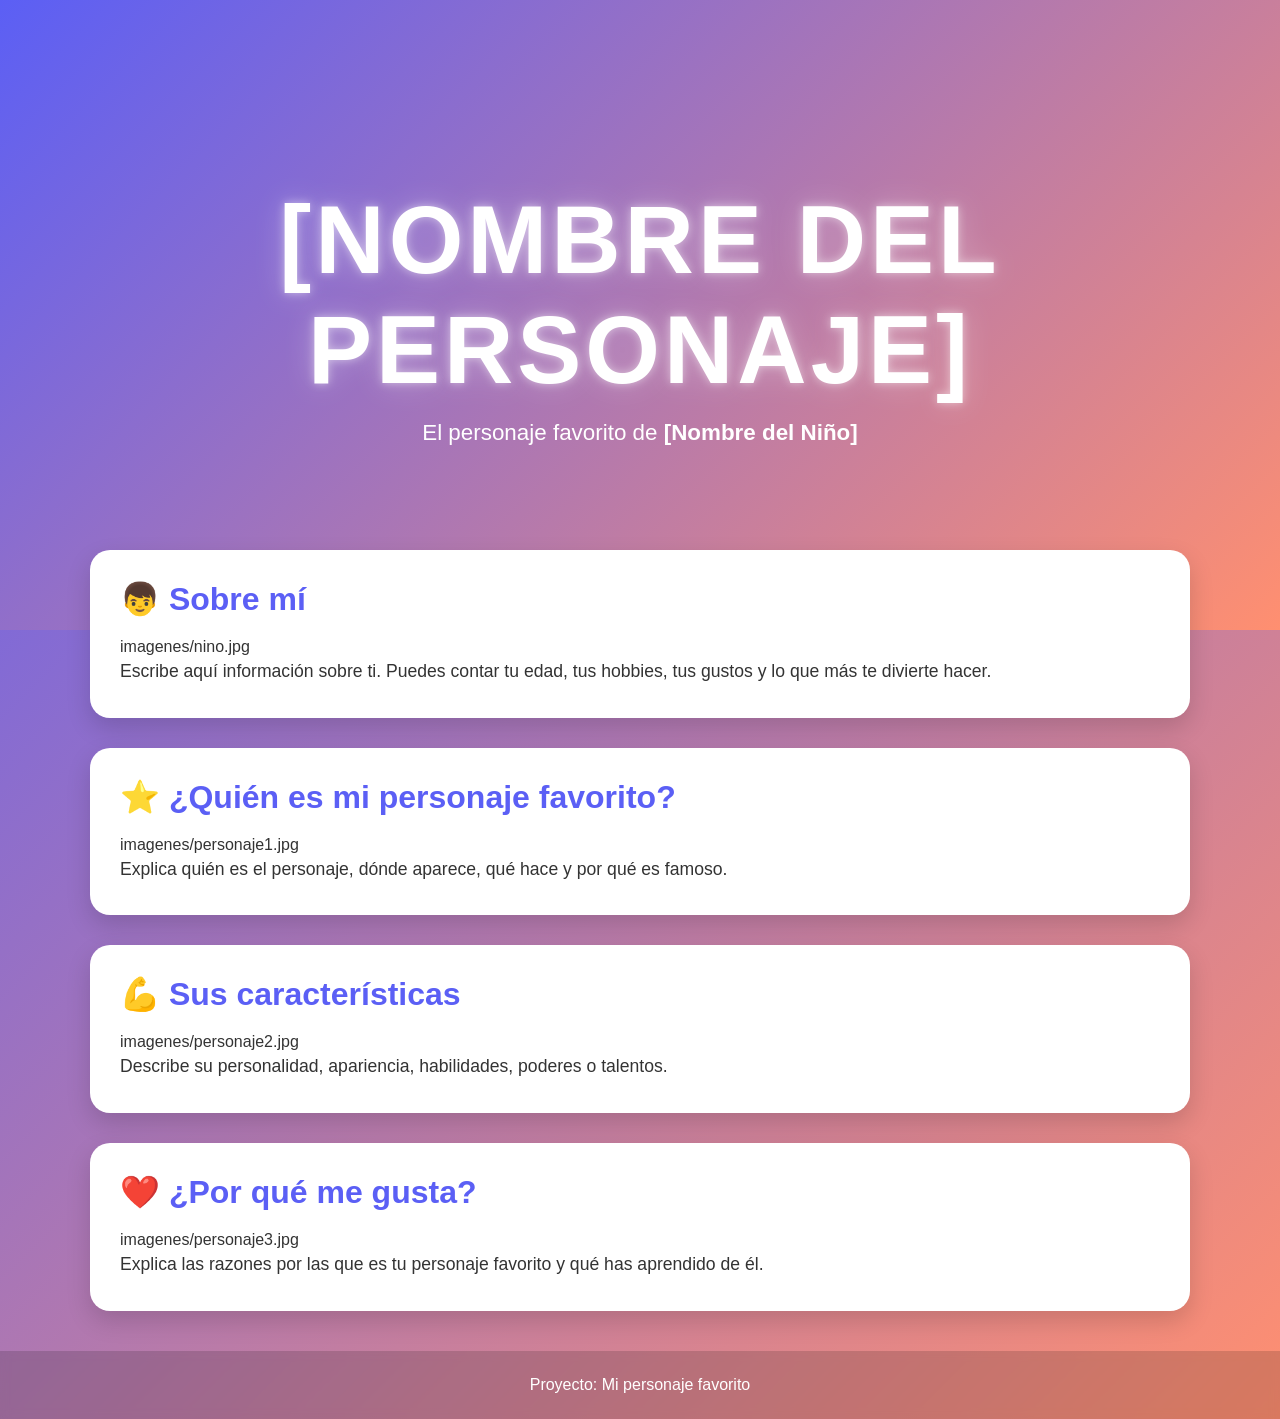
==== docs/personajeFavorito/index.html @ af043ee6 "Automated update" ====
<!DOCTYPE html>
<html lang="es">

<head>
    <meta charset="UTF-8">
    <meta name="viewport" content="width=device-width, initial-scale=1.0">
    <title>[Nombre del Personaje]</title>
    <link rel="stylesheet" href="style.css">
</head>

<body>

    <header class="hero">
        <div class="hero-content">
            <h1>[NOMBRE DEL PERSONAJE]</h1>
            <p>El personaje favorito de <strong>[Nombre del Niño]</strong></p>
        </div>
    </header>

    <main>

        <section class="card">
            <h2>👦 Sobre mí</h2>
            imagenes/nino.jpg

            <p>
                Escribe aquí información sobre ti.
                Puedes contar tu edad, tus hobbies,
                tus gustos y lo que más te divierte hacer.
            </p>
        </section>

        <section class="card">
            <h2>⭐ ¿Quién es mi personaje favorito?</h2>
            imagenes/personaje1.jpg

            <p>
                Explica quién es el personaje, dónde aparece,
                qué hace y por qué es famoso.
            </p>
        </section>

        <section class="card">
            <h2>💪 Sus características</h2>
            imagenes/personaje2.jpg

            <p>
                Describe su personalidad, apariencia,
                habilidades, poderes o talentos.
            </p>
        </section>

        <section class="card">
            <h2>❤️ ¿Por qué me gusta?</h2>
            imagenes/personaje3.jpg

            <p>
                Explica las razones por las que es tu personaje favorito
                y qué has aprendido de él.
            </p>
        </section>

    </main>

    <footer>
        <p>Proyecto: Mi personaje favorito</p>
    </footer>

</body>

</html>
---- docs/personajeFavorito/style.css ----
/*======================================
  PALETA DE COLORES
======================================*/
:root {
    --color-primario: #5b5ff5;
    --color-secundario: #ff8f70;
}

/*======================================
  CONFIGURACIÓN GENERAL
======================================*/
* {
    margin: 0;
    padding: 0;
    box-sizing: border-box;
}

body {
    font-family: "Segoe UI", Arial, sans-serif;

    background: linear-gradient(
        135deg,
        var(--color-primario),
        var(--color-secundario)
    );

    min-height: 100vh;
    color: #333;
}

/*======================================
  HERO
======================================*/
.hero {
    height: 70vh;

    display: flex;
    justify-content: center;
    align-items: center;

    text-align: center;

    background: linear-gradient(
        135deg,
        var(--color-primario),
        var(--color-secundario)
    );

    color: white;
}

.hero-content {
    animation: aparecer 1.5s ease;
}

.hero h1 {
    font-size: clamp(3rem, 8vw, 6rem);
    letter-spacing: 4px;
    text-transform: uppercase;

    text-shadow:
        0 0 10px rgba(255,255,255,.5),
        0 0 30px rgba(255,255,255,.3);

    animation: flotar 3s ease-in-out infinite;
}

.hero p {
    font-size: 1.4rem;
    margin-top: 15px;
}

/*======================================
  CONTENEDOR
======================================*/
main {
    width: 90%;
    max-width: 1100px;

    margin: -80px auto 40px;
}

/*======================================
  TARJETAS
======================================*/
.card {
    background: white;

    margin-bottom: 30px;
    padding: 30px;

    border-radius: 20px;

    box-shadow: 0 10px 25px rgba(0,0,0,.15);

    transition: .3s;
}

.card:hover {
    transform: translateY(-8px);
}

.card h2 {
    color: var(--color-primario);
    margin-bottom: 20px;
    font-size: 2rem;
}

.card img {
    width: 100%;
    max-width: 450px;

    display: block;
    margin: 20px auto;

    border-radius: 15px;

    transition: .4s;
}

.card img:hover {
    transform: scale(1.05);
}

.card p {
    font-size: 1.1rem;
    line-height: 1.8;
}

/*======================================
  FOOTER
======================================*/
footer {
    text-align: center;

    padding: 25px;

    color: white;

    background: rgba(0,0,0,.15);

    backdrop-filter: blur(5px);
}

/*======================================
  ANIMACIONES
======================================*/
@keyframes aparecer {
    from {
        opacity: 0;
        transform: translateY(40px);
    }

    to {
        opacity: 1;
        transform: translateY(0);
    }
}

@keyframes flotar {
    0% {
        transform: translateY(0);
    }

    50% {
        transform: translateY(-10px);
    }

    100% {
        transform: translateY(0);
    }
}

/*======================================
  RESPONSIVE
======================================*/
@media (max-width: 768px) {

    .hero {
        height: 55vh;
    }

    .hero p {
        font-size: 1rem;
    }

    .card {
        padding: 20px;
    }

    .card h2 {
        font-size: 1.5rem;
    }
}
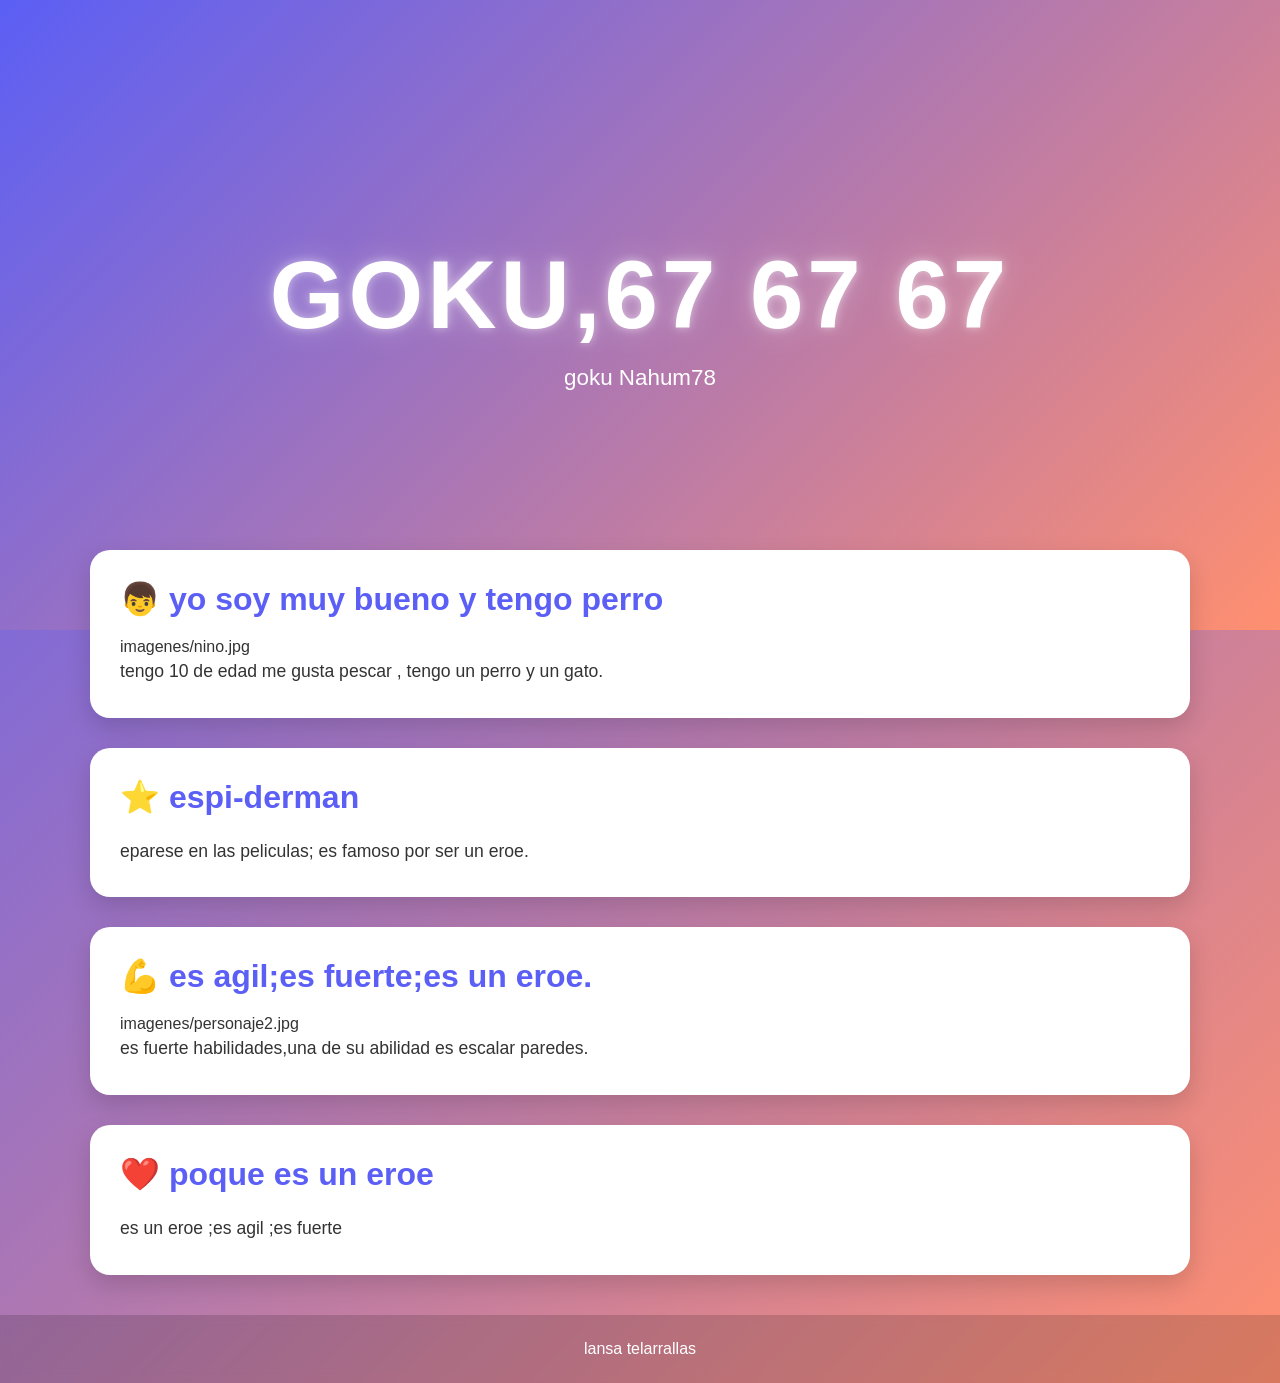
==== commit cbda3970: "mi embio pegrriloso cuidado" ====
--- a/docs/personajeFavorito/index.html
+++ b/docs/personajeFavorito/index.html
@@ -4,7 +4,7 @@
 <head>
     <meta charset="UTF-8">
     <meta name="viewport" content="width=device-width, initial-scale=1.0">
-    <title>[Nombre del Personaje]</title>
+    <title>barri el dinosaurio gruuuuuuuuuuuuuuuuuaaaaaaaaaaaaaaaaaarrrrrrrrrrrrrrrrrrrrrrr</title>
     <link rel="stylesheet" href="style.css">
 </head>
 
@@ -12,58 +12,54 @@
 
     <header class="hero">
         <div class="hero-content">
-            <h1>[NOMBRE DEL PERSONAJE]</h1>
-            <p>El personaje favorito de <strong>[Nombre del Niño]</strong></p>
+            <h1>goku,67 67 67 </h1>
+            <p>goku <strong<>Nahum78</p>
         </div>
     </header>
 
     <main>
 
         <section class="card">
-            <h2>👦 Sobre mí</h2>
+            <h2>👦 yo soy muy bueno y tengo perro</h2>
             imagenes/nino.jpg
 
             <p>
-                Escribe aquí información sobre ti.
-                Puedes contar tu edad, tus hobbies,
-                tus gustos y lo que más te divierte hacer.
+                tengo 10 de edad me gusta pescar , tengo 
+                un perro y un gato.
             </p>
         </section>
 
         <section class="card">
-            <h2>⭐ ¿Quién es mi personaje favorito?</h2>
-            imagenes/personaje1.jpg
+            <h2>⭐ espi-derman</h2>
+                
+          
 
-            <p>
-                Explica quién es el personaje, dónde aparece,
-                qué hace y por qué es famoso.
+            <p>eparese en las peliculas; es famoso por ser un eroe.
+               
+               
             </p>
         </section>
 
         <section class="card">
-            <h2>💪 Sus características</h2>
+            <h2>💪 es agil;es fuerte;es un eroe.</h2>
             imagenes/personaje2.jpg
 
-            <p>
-                Describe su personalidad, apariencia,
-                habilidades, poderes o talentos.
+            <p> es fuerte 
+                
+                habilidades,una de su abilidad es escalar paredes.
             </p>
         </section>
 
         <section class="card">
-            <h2>❤️ ¿Por qué me gusta?</h2>
-            imagenes/personaje3.jpg
+            <h2>❤️ poque es un eroe</h2>
 
-            <p>
-                Explica las razones por las que es tu personaje favorito
-                y qué has aprendido de él.
-            </p>
+            <p>es un eroe ;es agil ;es fuerte</p>
         </section>
 
     </main>
 
     <footer>
-        <p>Proyecto: Mi personaje favorito</p>
+        <p>lansa telarrallas</p>
     </footer>
 
 </body>
